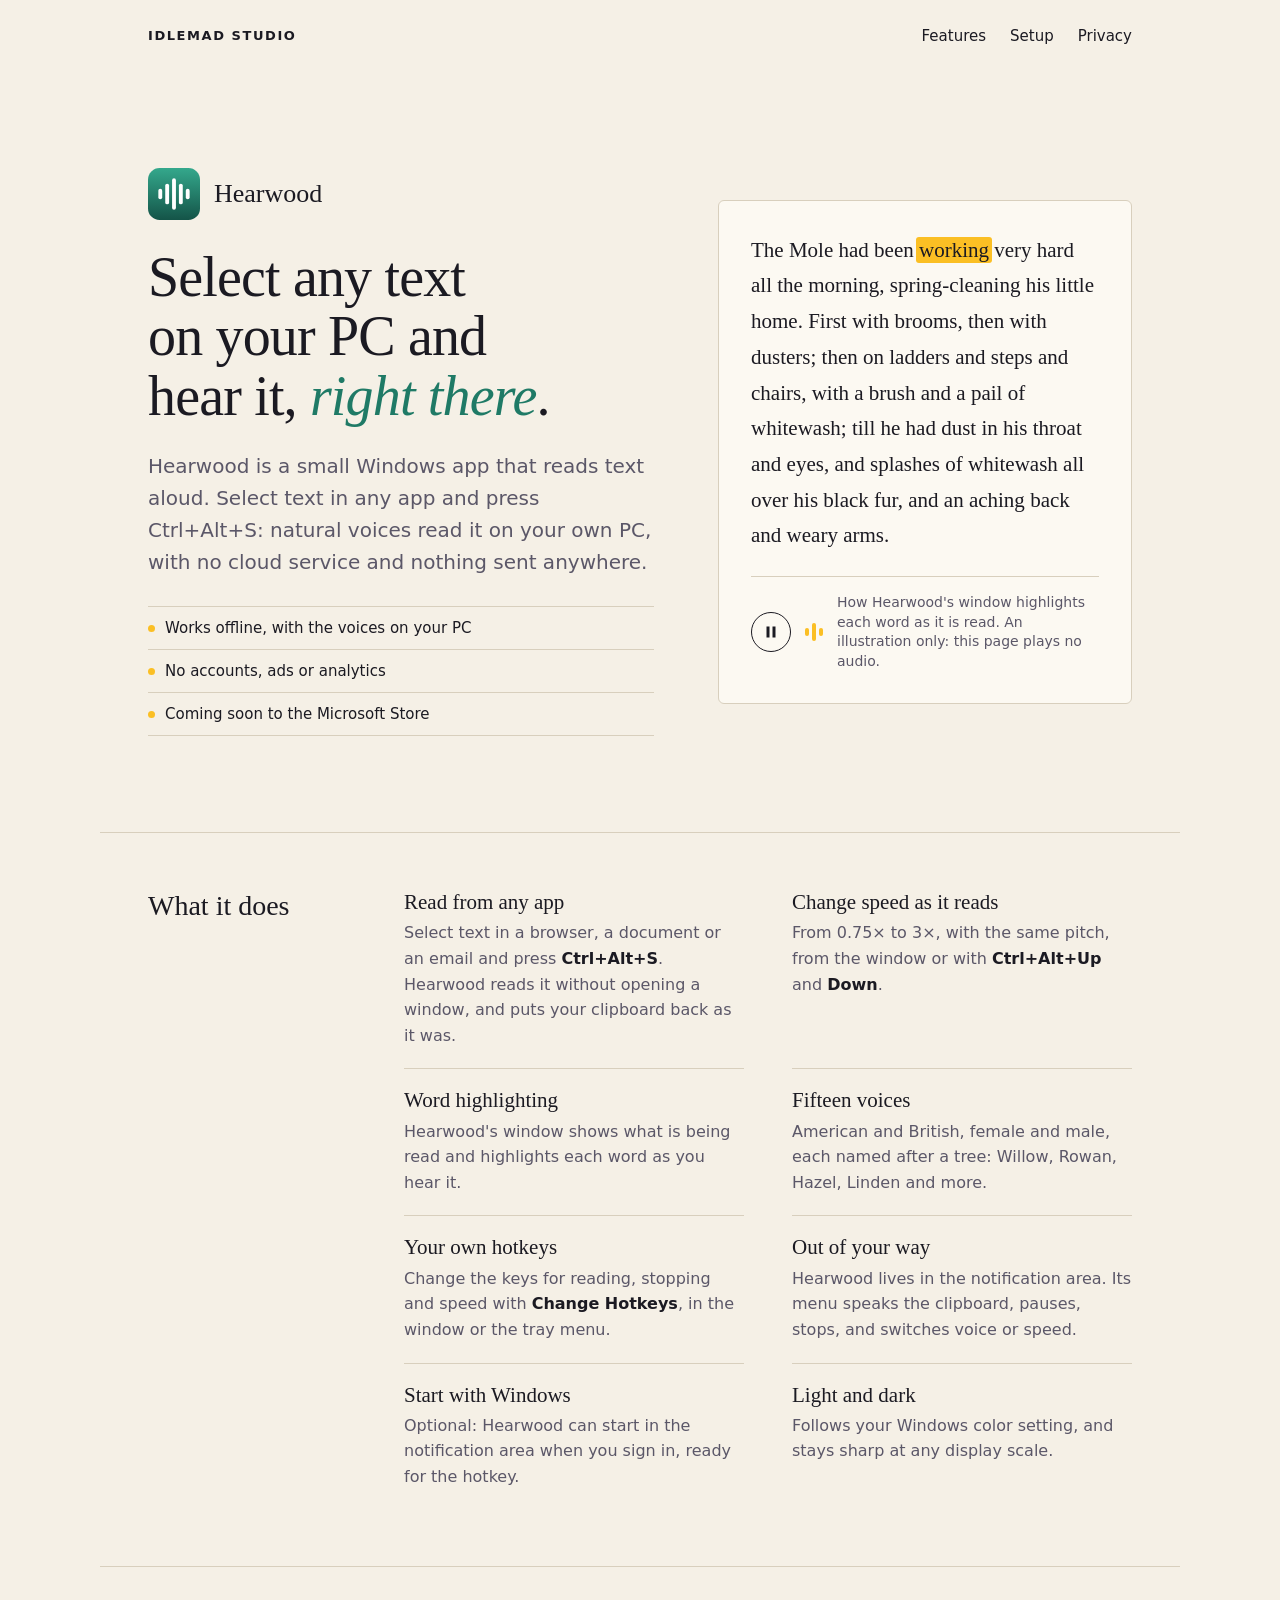
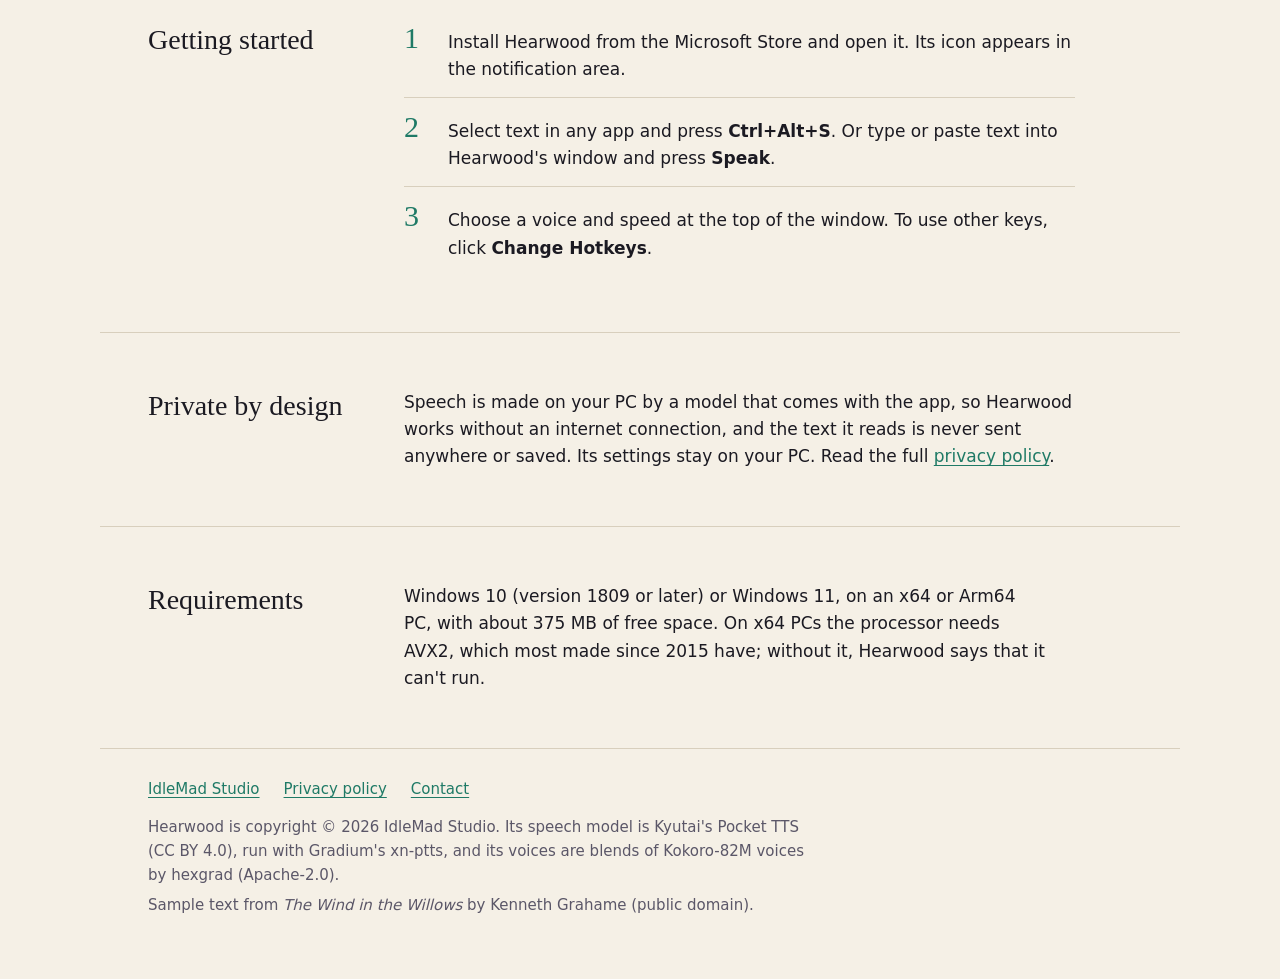
==== hearwood/index.html @ 8a9377bc "Add Hearwood page and privacy policy Add hearwood/ with the Hearwood app page and its privacy policy" ====
<!doctype html>
<html lang="en">
<head>
<meta charset="utf-8">
<meta name="viewport" content="width=device-width, initial-scale=1">
<title>Hearwood</title>
<meta name="description" content="Hearwood is a Windows app that reads text aloud. Select text in any app, press a hotkey, and natural voices read it on your own PC, with no cloud service and no data collection.">
<meta name="color-scheme" content="light dark">
<link rel="icon" href="data:image/svg+xml,%3Csvg xmlns='http://www.w3.org/2000/svg' viewBox='0 0 108 108'%3E%3Cdefs%3E%3ClinearGradient id='g' x1='0' y1='0' x2='0' y2='1'%3E%3Cstop offset='0' stop-color='%2334A88C'/%3E%3Cstop offset='1' stop-color='%23145448'/%3E%3C/linearGradient%3E%3C/defs%3E%3Crect width='108' height='108' rx='24' fill='url(%23g)'/%3E%3Cg fill='%23fff'%3E%3Crect x='21.5' y='43' width='8' height='22' rx='4'/%3E%3Crect x='35.8' y='32.5' width='8' height='43' rx='4'/%3E%3Crect x='50' y='21.5' width='8' height='65' rx='4'/%3E%3Crect x='64.2' y='32.5' width='8' height='43' rx='4'/%3E%3Crect x='78.5' y='43' width='8' height='22' rx='4'/%3E%3C/g%3E%3C/svg%3E">
<link rel="stylesheet" href="../site.css">
<style>
  /* Hearwood's cedar green in place of the studio accent. */
  :root { --accent: #1F7A66; }
  @media (prefers-color-scheme: dark) { :root { --accent: #3FB497; } }
</style>
</head>
<body>
<div class="top wrap">
  <a class="studio" href="../">IdleMad Studio</a>
  <nav aria-label="Page">
    <a href="#features">Features</a>
    <a href="#setup">Setup</a>
    <a href="privacy-policy.html">Privacy</a>
  </nav>
</div>

<header class="hero split wrap">
  <div>
    <div class="brand">
      <svg viewBox="0 0 108 108" aria-hidden="true">
        <defs><linearGradient id="hw-tile" x1="0" y1="0" x2="0" y2="1"><stop offset="0" stop-color="#34A88C"/><stop offset="1" stop-color="#145448"/></linearGradient></defs>
        <rect width="108" height="108" rx="24" fill="url(#hw-tile)"/>
        <g fill="#fff"><rect x="21.5" y="43" width="8" height="22" rx="4"/><rect x="35.8" y="32.5" width="8" height="43" rx="4"/><rect x="50" y="21.5" width="8" height="65" rx="4"/><rect x="64.2" y="32.5" width="8" height="43" rx="4"/><rect x="78.5" y="43" width="8" height="22" rx="4"/></g>
      </svg>
      <span>Hearwood</span>
    </div>
    <h1>Select any text on your PC and hear it, <em>right there</em>.</h1>
    <p class="lede">Hearwood is a small Windows app that reads text aloud. Select text in any app and
      press Ctrl+Alt+S: natural voices read it on your own PC, with no cloud service and nothing
      sent anywhere.</p>
    <ul class="facts">
      <li>Works offline, with the voices on your PC</li>
      <li>No accounts, ads or analytics</li>
      <li>Coming soon to the Microsoft Store</li>
    </ul>
  </div>

  <figure class="reader" id="reader">
    <blockquote id="passage">The Mole had been working very hard all the morning, spring-cleaning
      his little home. First with brooms, then with dusters; then on ladders and steps and chairs,
      with a brush and a pail of whitewash; till he had dust in his throat and eyes, and splashes of
      whitewash all over his black fur, and an aching back and weary arms.</blockquote>
    <figcaption>
      <button type="button" id="toggle" aria-pressed="false" aria-label="Play the highlighting illustration" hidden>
        <svg class="i-play" viewBox="0 0 14 14" aria-hidden="true"><path d="M3 1.5v11l9-5.5z"/></svg>
        <svg class="i-pause" viewBox="0 0 14 14" aria-hidden="true"><path d="M2.5 1.5h3v11h-3zM8.5 1.5h3v11h-3z"/></svg>
      </button>
      <span class="bars" aria-hidden="true"><i></i><i></i><i></i></span>
      <span>How Hearwood's window highlights each word as it is read. An illustration only: this
        page plays no audio.</span>
    </figcaption>
  </figure>
</header>

<main>
  <section class="section wrap" aria-labelledby="features">
    <h2 id="features">What it does</h2>
    <dl class="features">
      <div>
        <dt>Read from any app</dt>
        <dd>Select text in a browser, a document or an email and press <strong>Ctrl+Alt+S</strong>.
          Hearwood reads it without opening a window, and puts your clipboard back as it was.</dd>
      </div>
      <div>
        <dt>Change speed as it reads</dt>
        <dd>From 0.75× to 3×, with the same pitch, from the window or with
          <strong>Ctrl+Alt+Up</strong> and <strong>Down</strong>.</dd>
      </div>
      <div>
        <dt>Word highlighting</dt>
        <dd>Hearwood's window shows what is being read and highlights each word as you hear it.</dd>
      </div>
      <div>
        <dt>Fifteen voices</dt>
        <dd>American and British, female and male, each named after a tree: Willow, Rowan, Hazel,
          Linden and more.</dd>
      </div>
      <div>
        <dt>Your own hotkeys</dt>
        <dd>Change the keys for reading, stopping and speed with <strong>Change Hotkeys</strong>, in
          the window or the tray menu.</dd>
      </div>
      <div>
        <dt>Out of your way</dt>
        <dd>Hearwood lives in the notification area. Its menu speaks the clipboard, pauses, stops,
          and switches voice or speed.</dd>
      </div>
      <div>
        <dt>Start with Windows</dt>
        <dd>Optional: Hearwood can start in the notification area when you sign in, ready for the
          hotkey.</dd>
      </div>
      <div>
        <dt>Light and dark</dt>
        <dd>Follows your Windows color setting, and stays sharp at any display scale.</dd>
      </div>
    </dl>
  </section>

  <section class="section wrap" aria-labelledby="setup">
    <h2 id="setup">Getting started</h2>
    <ol class="steps">
      <li><span>Install Hearwood from the Microsoft Store and open it. Its icon appears in the
        notification area.</span></li>
      <li><span>Select text in any app and press <strong>Ctrl+Alt+S</strong>. Or type or paste text
        into Hearwood's window and press <strong>Speak</strong>.</span></li>
      <li><span>Choose a voice and speed at the top of the window. To use other keys, click
        <strong>Change Hotkeys</strong>.</span></li>
    </ol>
  </section>

  <section class="section wrap" aria-labelledby="privacy">
    <h2 id="privacy">Private by design</h2>
    <p>Speech is made on your PC by a model that comes with the app, so Hearwood works without an
      internet connection, and the text it reads is never sent anywhere or saved. Its settings stay
      on your PC. Read the full <a href="privacy-policy.html">privacy policy</a>.</p>
  </section>

  <section class="section wrap" aria-labelledby="requirements">
    <h2 id="requirements">Requirements</h2>
    <p>Windows 10 (version 1809 or later) or Windows 11, on an x64 or Arm64 PC, with about 375 MB of
      free space. On x64 PCs the processor needs AVX2, which most made since 2015 have; without it,
      Hearwood says that it can't run.</p>
  </section>
</main>

<footer class="foot wrap">
  <nav aria-label="Site">
    <a href="../">IdleMad Studio</a>
    <a href="privacy-policy.html">Privacy policy</a>
    <a href="mailto:contact@idlemadstudio.com">Contact</a>
  </nav>
  <p>Hearwood is copyright © 2026 IdleMad Studio. Its speech model is Kyutai's Pocket TTS (CC BY 4.0),
    run with Gradium's xn-ptts, and its voices are blends of Kokoro-82M voices by hexgrad
    (Apache-2.0).</p>
  <p>Sample text from <cite>The Wind in the Willows</cite> by Kenneth Grahame (public domain).</p>
</footer>

<script>
(function () {
  var passage = document.getElementById('passage');
  var reader = document.getElementById('reader');
  var button = document.getElementById('toggle');
  var words = passage.textContent.trim().split(/\s+/);
  passage.textContent = '';
  var spans = words.map(function (word, i) {
    var span = document.createElement('span');
    span.className = 'w';
    span.textContent = word;
    passage.appendChild(span);
    if (i < words.length - 1) passage.appendChild(document.createTextNode(' '));
    return span;
  });

  var index = -1, timer = null;
  function step() {
    if (index >= 0) spans[index].classList.remove('on');
    index = (index + 1) % spans.length;
    spans[index].classList.add('on');
    var word = words[index];
    var wait = 150 + 50 * word.length;
    if (/[,:;]\W*$/.test(word)) wait += 250;
    if (/[.?!]\W*$/.test(word)) wait += 900;
    timer = setTimeout(step, wait);
  }
  function setPlaying(on) {
    clearTimeout(timer);
    reader.classList.toggle('playing', on);
    button.setAttribute('aria-pressed', on ? 'true' : 'false');
    button.setAttribute('aria-label', (on ? 'Pause' : 'Play') + ' the highlighting illustration');
    if (on) step();
  }
  button.hidden = false;
  button.addEventListener('click', function () {
    setPlaying(button.getAttribute('aria-pressed') !== 'true');
  });
  if (window.matchMedia('(prefers-reduced-motion: reduce)').matches) {
    index = 0;
    spans[0].classList.add('on');
  } else {
    setPlaying(true);
  }
})();
</script>
</body>
</html>
---- site.css ----
/* Shared styles for idlemadstudio.com. No external fonts or scripts: the site makes no third-party requests. */

:root {
  color-scheme: light dark;
  --paper: #F5F0E6;
  --raise: #FCF9F2;
  --ink: #1B1A22;
  --muted: #5B5768;
  --rule: #D8CFBD;
  --accent: #3730A3;
  --mark: #FBBF24;
  --mark-ink: #1B1A22;
  --serif: "Iowan Old Style", "Palatino Linotype", Palatino, "Book Antiqua", "Noto Serif", Georgia, serif;
  --sans: system-ui, -apple-system, "Segoe UI", Roboto, sans-serif;
}
@media (prefers-color-scheme: dark) {
  :root {
    --paper: #131219;
    --raise: #1B1A24;
    --ink: #ECE7DC;
    --muted: #A8A3B5;
    --rule: #302E3D;
    --accent: #AAB4FF;
  }
}

* { box-sizing: border-box; }
html { -webkit-text-size-adjust: 100%; }
body {
  margin: 0;
  background: var(--paper);
  color: var(--ink);
  font: 17px/1.6 var(--sans);
}
a { color: var(--accent); text-underline-offset: 0.18em; text-decoration-thickness: 1px; }
a:hover { text-decoration-thickness: 2px; }
:focus-visible { outline: 2px solid var(--accent); outline-offset: 3px; border-radius: 3px; }
h1, h2, h3 { font-family: var(--serif); font-weight: 400; text-wrap: balance; }
p { text-wrap: pretty; }

.wrap { max-width: 1080px; margin: 0 auto; padding: 0 clamp(20px, 5vw, 48px); }

/* Top bar */
.top { display: flex; flex-wrap: wrap; justify-content: space-between; align-items: center; gap: 8px 24px; padding-top: 24px; padding-bottom: 24px; font-size: 15px; }
.top a { color: var(--ink); text-decoration: none; }
.top a:hover { text-decoration: underline; }
.top .studio { font-weight: 700; letter-spacing: 0.12em; text-transform: uppercase; font-size: 13px; }
.top nav { display: flex; gap: 24px; }
.top .app-link { display: inline-flex; align-items: center; gap: 10px; font-family: var(--serif); font-size: 19px; }
.top .app-link svg { width: 30px; height: 30px; }

/* Hero */
.hero { padding-top: clamp(40px, 8vw, 96px); padding-bottom: clamp(48px, 8vw, 96px); }
.hero h1 { font-size: clamp(38px, 6.2vw, 68px); line-height: 1.06; letter-spacing: -0.015em; margin: 0 0 24px; }
.hero h1 em { font-style: italic; color: var(--accent); }
.lede { font-size: clamp(18px, 2vw, 20px); color: var(--muted); max-width: 54ch; margin: 0; }

.hero.split { display: grid; grid-template-columns: minmax(0, 1.1fr) minmax(0, 0.9fr); gap: 48px 64px; align-items: center; }
.hero.split h1 { font-size: clamp(36px, 4.6vw, 56px); }
.brand { display: flex; align-items: center; gap: 14px; margin-bottom: 28px; font-family: var(--serif); font-size: 26px; }
.brand svg { width: 52px; height: 52px; flex: none; }
.facts { list-style: none; margin: 28px 0 0; padding: 0; font-size: 15px; }
.facts li { display: flex; gap: 10px; align-items: baseline; padding: 9px 0; border-top: 1px solid var(--rule); }
.facts li:last-child { border-bottom: 1px solid var(--rule); }
.facts li::before { content: ""; flex: none; width: 7px; height: 7px; border-radius: 50%; background: var(--mark); transform: translateY(-1px); }

/* Read-aloud illustration */
.reader { margin: 0; background: var(--raise); border: 1px solid var(--rule); border-radius: 6px; padding: clamp(20px, 3vw, 32px); }
.reader blockquote { margin: 0; font-family: var(--serif); font-size: clamp(18px, 1.9vw, 21px); line-height: 1.7; }
.reader .w { border-radius: 3px; padding: 1px 3px; margin: -1px -3px; }
.reader .w.on { background: var(--mark); color: var(--mark-ink); }
.reader figcaption { display: flex; align-items: center; gap: 14px; margin-top: 22px; padding-top: 16px; border-top: 1px solid var(--rule); font-size: 14px; color: var(--muted); line-height: 1.4; }
.reader button { flex: none; width: 40px; height: 40px; border-radius: 50%; border: 1px solid var(--ink); background: none; color: var(--ink); cursor: pointer; display: grid; place-items: center; padding: 0; }
.reader button:hover { background: var(--ink); color: var(--paper); }
.reader button svg { width: 14px; height: 14px; fill: currentColor; }
.reader button[aria-pressed="true"] .i-play,
.reader button[aria-pressed="false"] .i-pause { display: none; }
.bars { flex: none; display: flex; align-items: center; gap: 3px; height: 22px; }
.bars i { width: 4px; height: 8px; border-radius: 2px; background: var(--mark); }
.bars i:nth-child(2) { height: 18px; }
.playing .bars i { animation: bar 0.9s ease-in-out infinite alternate; }
.playing .bars i:nth-child(2) { animation-delay: -0.45s; }
.playing .bars i:nth-child(3) { animation-delay: -0.2s; }
@keyframes bar { from { height: 5px; } to { height: 20px; } }
@media (prefers-reduced-motion: reduce) { .playing .bars i { animation: none; } }

/* Sections: label in the margin, content beside it */
.section { display: grid; grid-template-columns: 200px minmax(0, 1fr); gap: 20px 56px; padding-top: 56px; padding-bottom: 56px; border-top: 1px solid var(--rule); }
.section h2 { font-size: 28px; line-height: 1.2; margin: 0; }
.section p { margin: 0; max-width: 62ch; }
.section p + p { margin-top: 14px; }

.features { display: grid; grid-template-columns: repeat(2, minmax(0, 1fr)); gap: 0 48px; margin: 0; }
.features div { padding: 18px 0 20px; border-top: 1px solid var(--rule); }
.features div:nth-child(-n+2) { border-top: 0; padding-top: 0; }
.features dt { font-family: var(--serif); font-size: 21px; line-height: 1.3; margin-bottom: 4px; }
.features dd { margin: 0; color: var(--muted); font-size: 16px; }
.features strong, .steps strong { color: var(--ink); }

.steps { list-style: none; counter-reset: step; margin: 0; padding: 0; max-width: 62ch; }
.steps li { counter-increment: step; display: grid; grid-template-columns: 44px minmax(0, 1fr); align-items: baseline; padding: 14px 0; border-top: 1px solid var(--rule); }
.steps li:first-child { border-top: 0; padding-top: 0; }
.steps li::before { content: counter(step); font-family: var(--serif); font-size: 30px; line-height: 1; color: var(--accent); }

/* App list on the studio page */
.apps { display: grid; gap: 40px; }
.app { display: grid; grid-template-columns: 72px minmax(0, 1fr) auto; gap: 24px; align-items: center; color: var(--ink); text-decoration: none; }
.app svg.icon { width: 72px; height: 72px; }
.app h3 { font-size: 30px; line-height: 1.15; margin: 0 0 6px; }
.app p { color: var(--muted); max-width: 52ch; }
.app .go { font-family: var(--serif); font-size: 30px; color: var(--accent); transition: transform 0.15s; }
.app:hover h3 { text-decoration: underline; text-decoration-thickness: 1px; text-underline-offset: 0.15em; }
.app:hover .go { transform: translateX(6px); }
@media (prefers-reduced-motion: reduce) { .app .go { transition: none; } }

/* Long-form text (privacy policy) */
.prose { padding-top: 40px; padding-bottom: 56px; }
.prose > * { max-width: 700px; }
.prose h1 { font-size: clamp(32px, 5vw, 46px); line-height: 1.12; letter-spacing: -0.01em; margin: 0 0 10px; }
.prose .date { color: var(--muted); font-size: 15px; margin: 0 0 32px; }
.prose .summary { font-family: var(--serif); font-size: 20px; line-height: 1.55; margin: 0 0 12px; padding-left: 20px; border-left: 3px solid var(--mark); }
.prose h2 { font-size: 25px; line-height: 1.25; margin: 40px 0 10px; }
.prose ul { padding-left: 1.2em; }
.prose li { margin-bottom: 8px; }

/* Footer */
.foot { padding-top: 28px; padding-bottom: 56px; border-top: 1px solid var(--rule); color: var(--muted); font-size: 15px; }
.foot nav { display: flex; flex-wrap: wrap; gap: 8px 24px; margin-bottom: 14px; }
.foot p { margin: 0 0 6px; max-width: 70ch; }

@media (max-width: 820px) {
  .hero.split { grid-template-columns: minmax(0, 1fr); }
  .section { grid-template-columns: minmax(0, 1fr); padding-top: 40px; padding-bottom: 40px; }
}
@media (max-width: 600px) {
  .features { grid-template-columns: minmax(0, 1fr); }
  .features div:nth-child(2) { border-top: 1px solid var(--rule); padding-top: 18px; }
  .app { grid-template-columns: 56px minmax(0, 1fr); gap: 16px; align-items: start; }
  .app svg.icon { width: 56px; height: 56px; }
  .app .go { display: none; }
  .app h3 { font-size: 26px; }
}
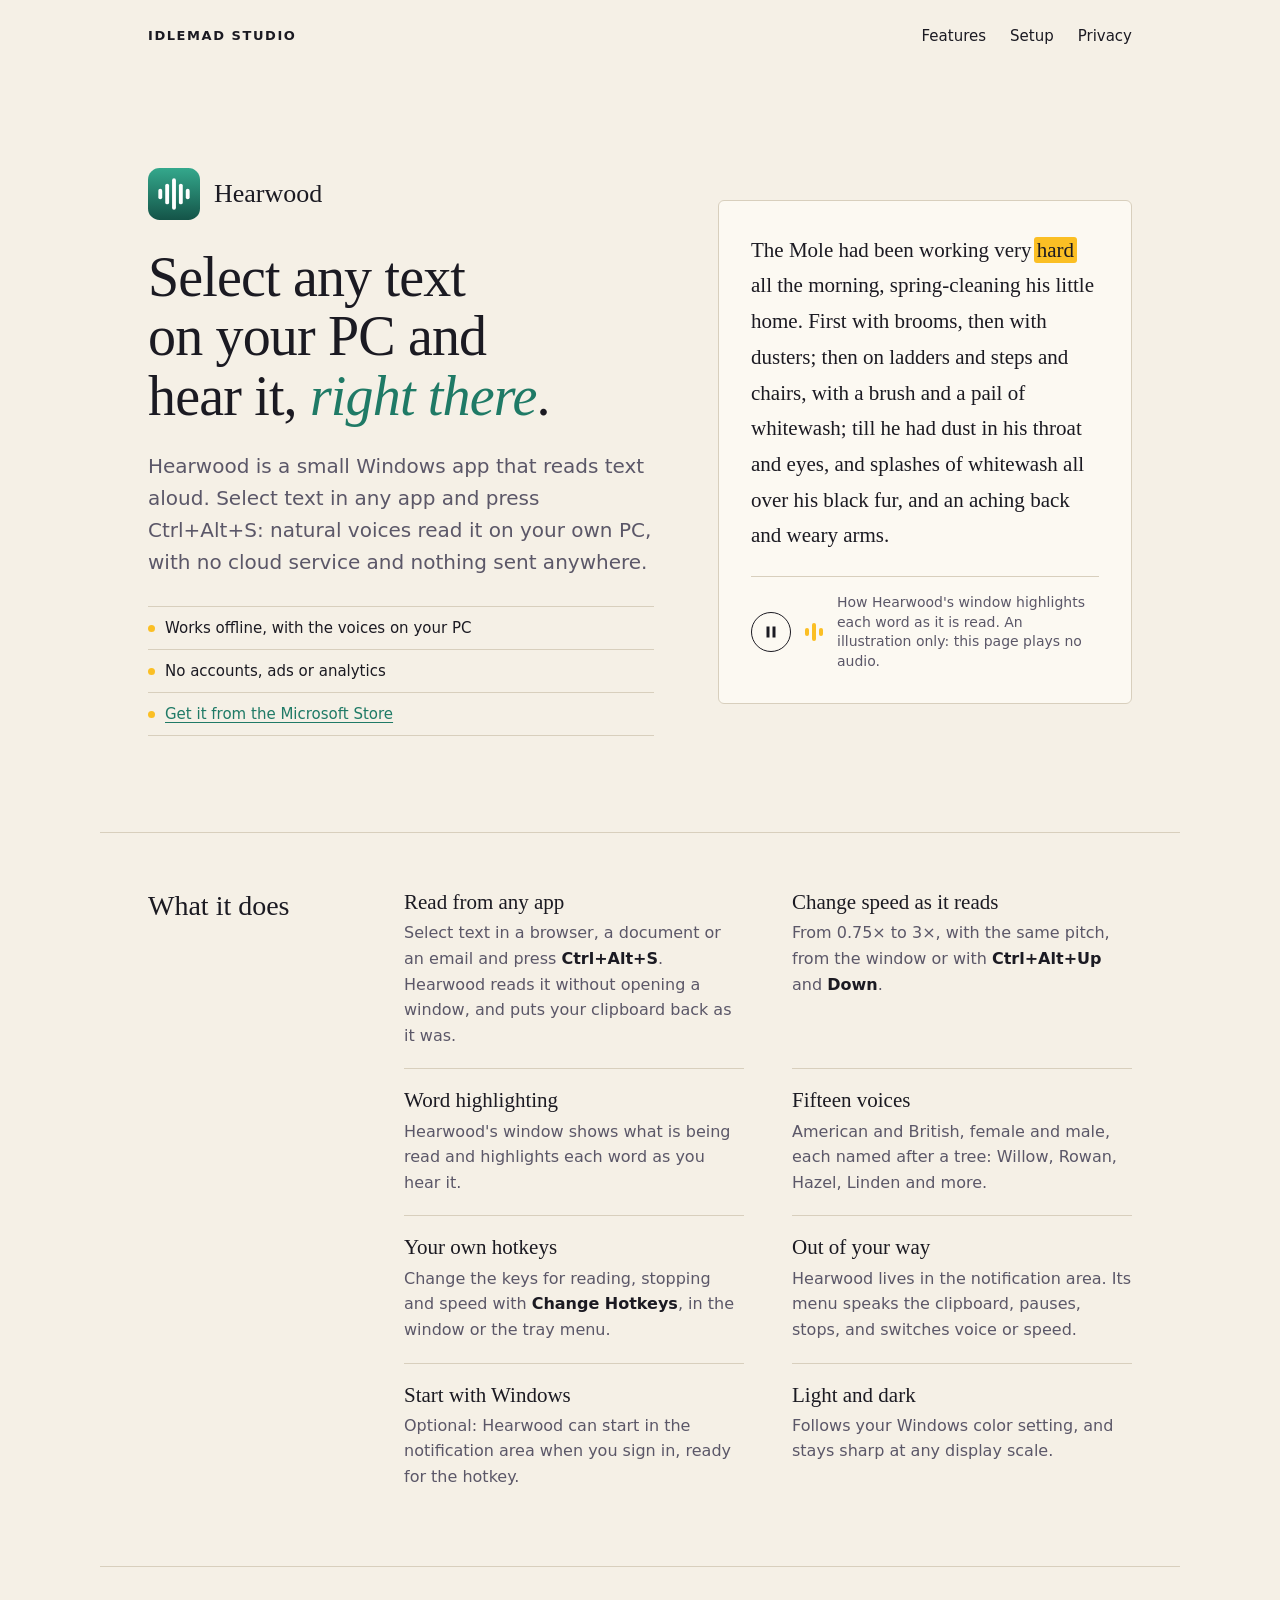
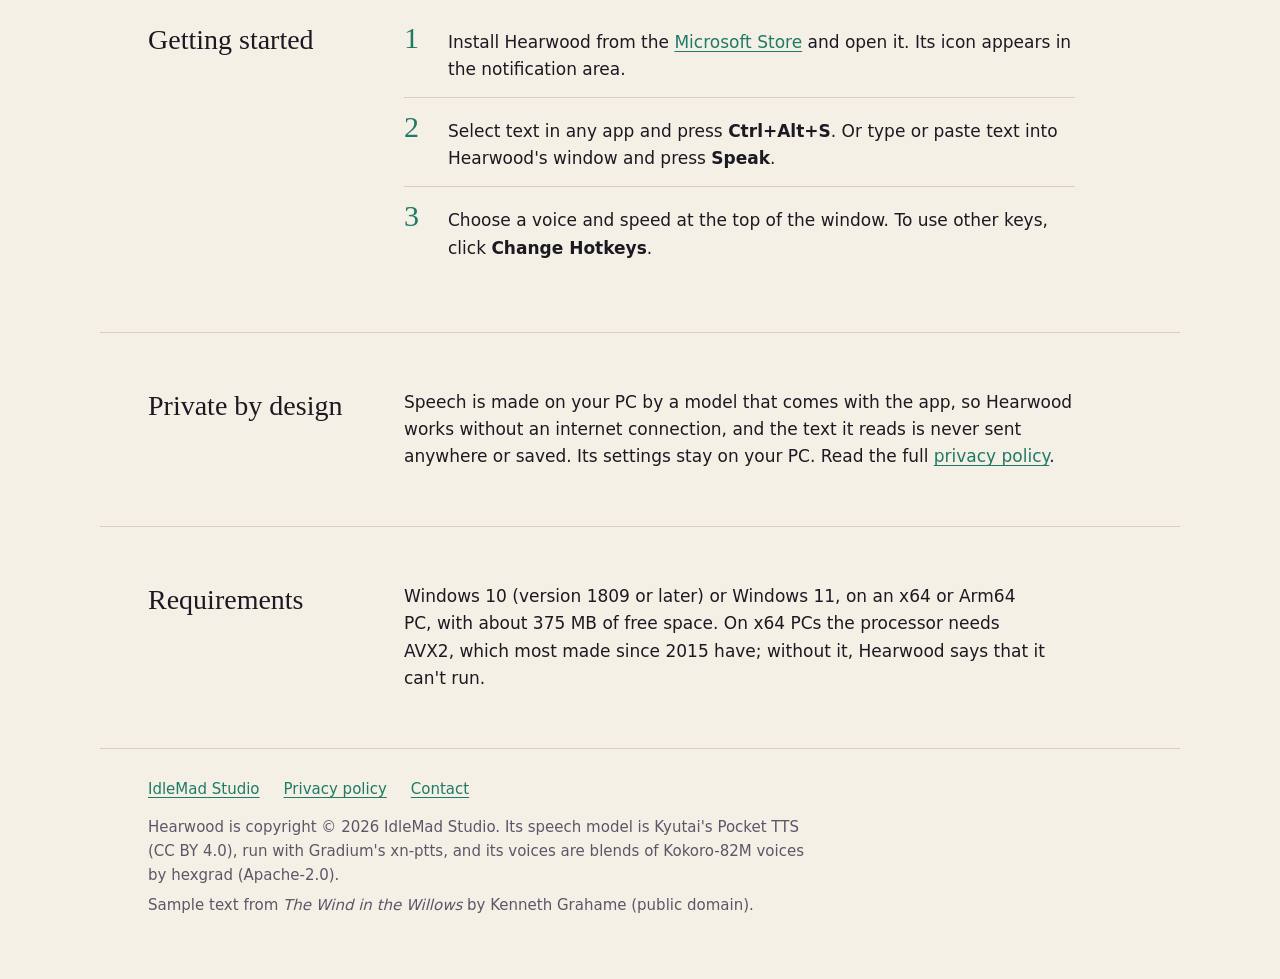
==== commit 3ab8d11f: "Link Hearwood page to its Microsoft Store listing Co-Authored-By: Claude Opus 5.5 <noreply@anthropic" ====
--- a/hearwood/index.html
+++ b/hearwood/index.html
@@ -41,7 +41,7 @@
     <ul class="facts">
       <li>Works offline, with the voices on your PC</li>
       <li>No accounts, ads or analytics</li>
-      <li>Coming soon to the Microsoft Store</li>
+      <li><a href="https://apps.microsoft.com/detail/9MZK2P2C2SWG">Get it from the Microsoft Store</a></li>
     </ul>
   </div>
 
@@ -110,7 +110,7 @@
   <section class="section wrap" aria-labelledby="setup">
     <h2 id="setup">Getting started</h2>
     <ol class="steps">
-      <li><span>Install Hearwood from the Microsoft Store and open it. Its icon appears in the
+      <li><span>Install Hearwood from the <a href="https://apps.microsoft.com/detail/9MZK2P2C2SWG">Microsoft Store</a> and open it. Its icon appears in the
         notification area.</span></li>
       <li><span>Select text in any app and press <strong>Ctrl+Alt+S</strong>. Or type or paste text
         into Hearwood's window and press <strong>Speak</strong>.</span></li>
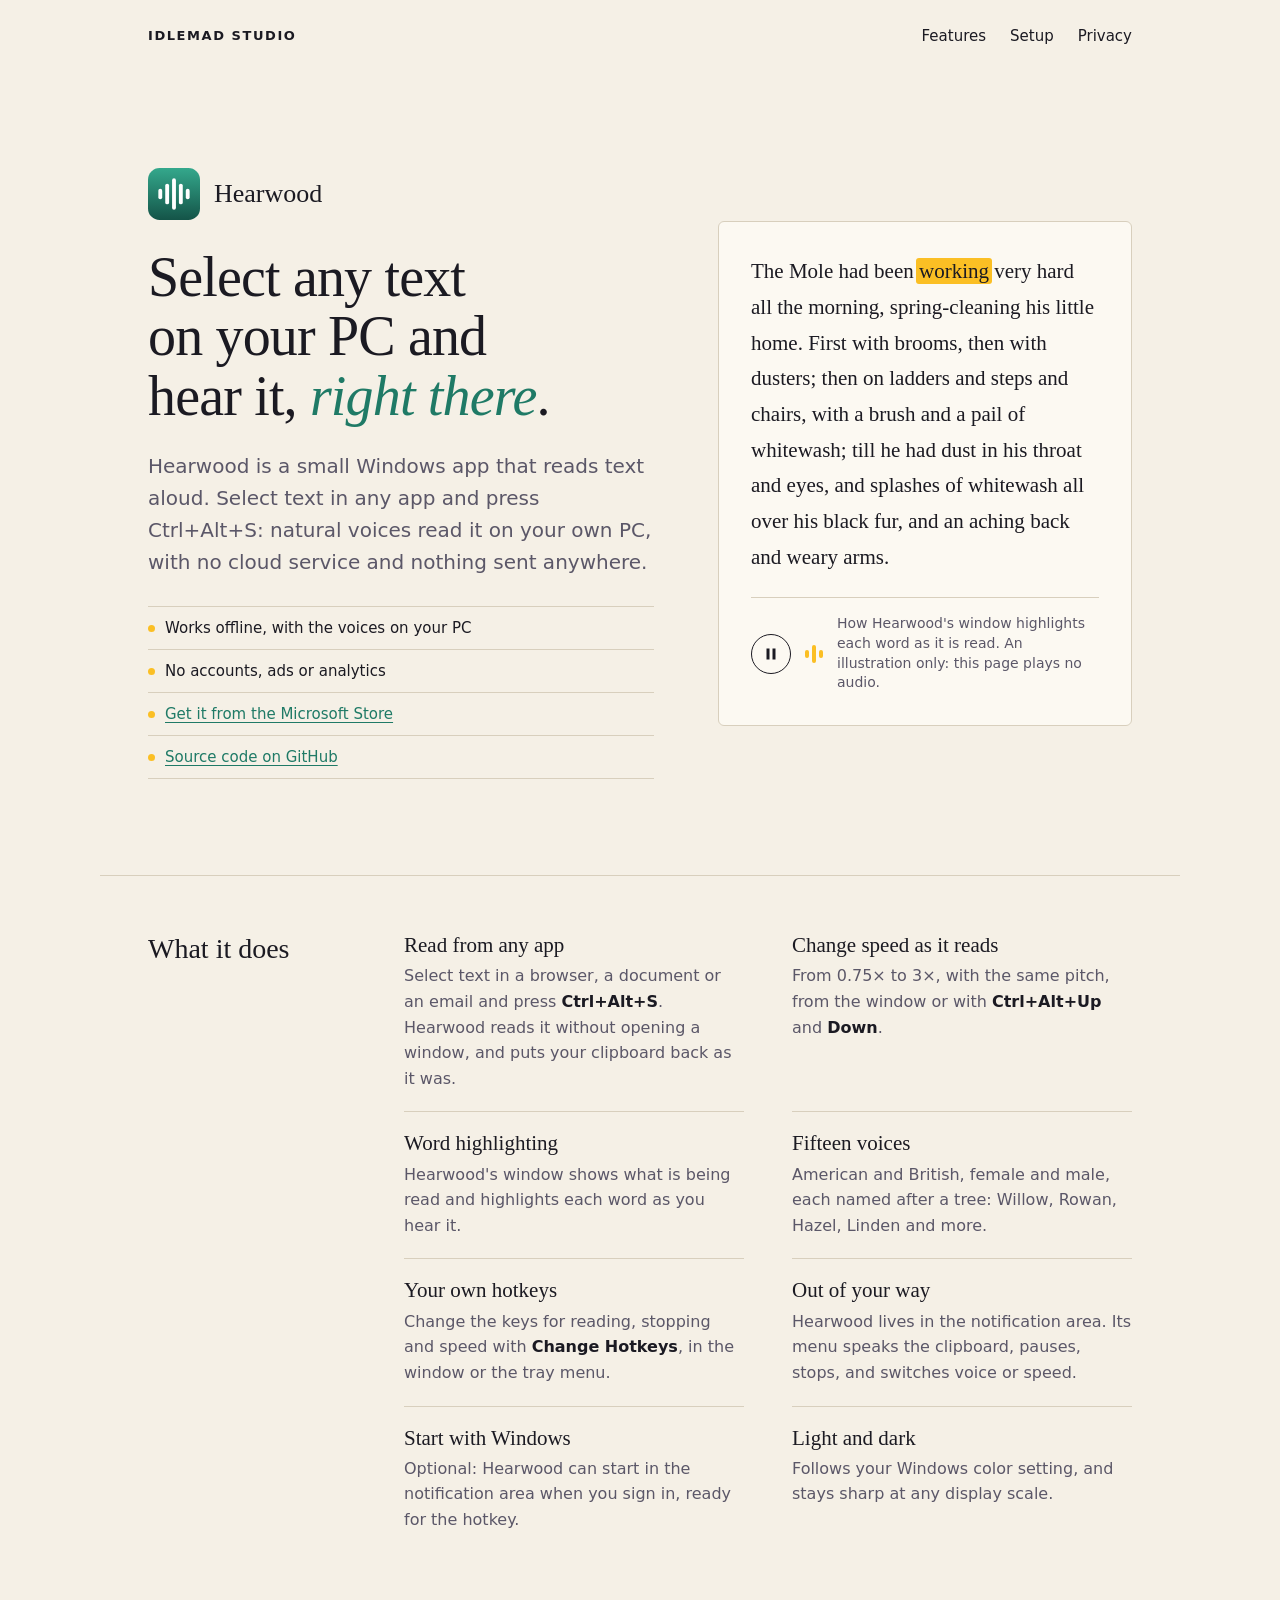
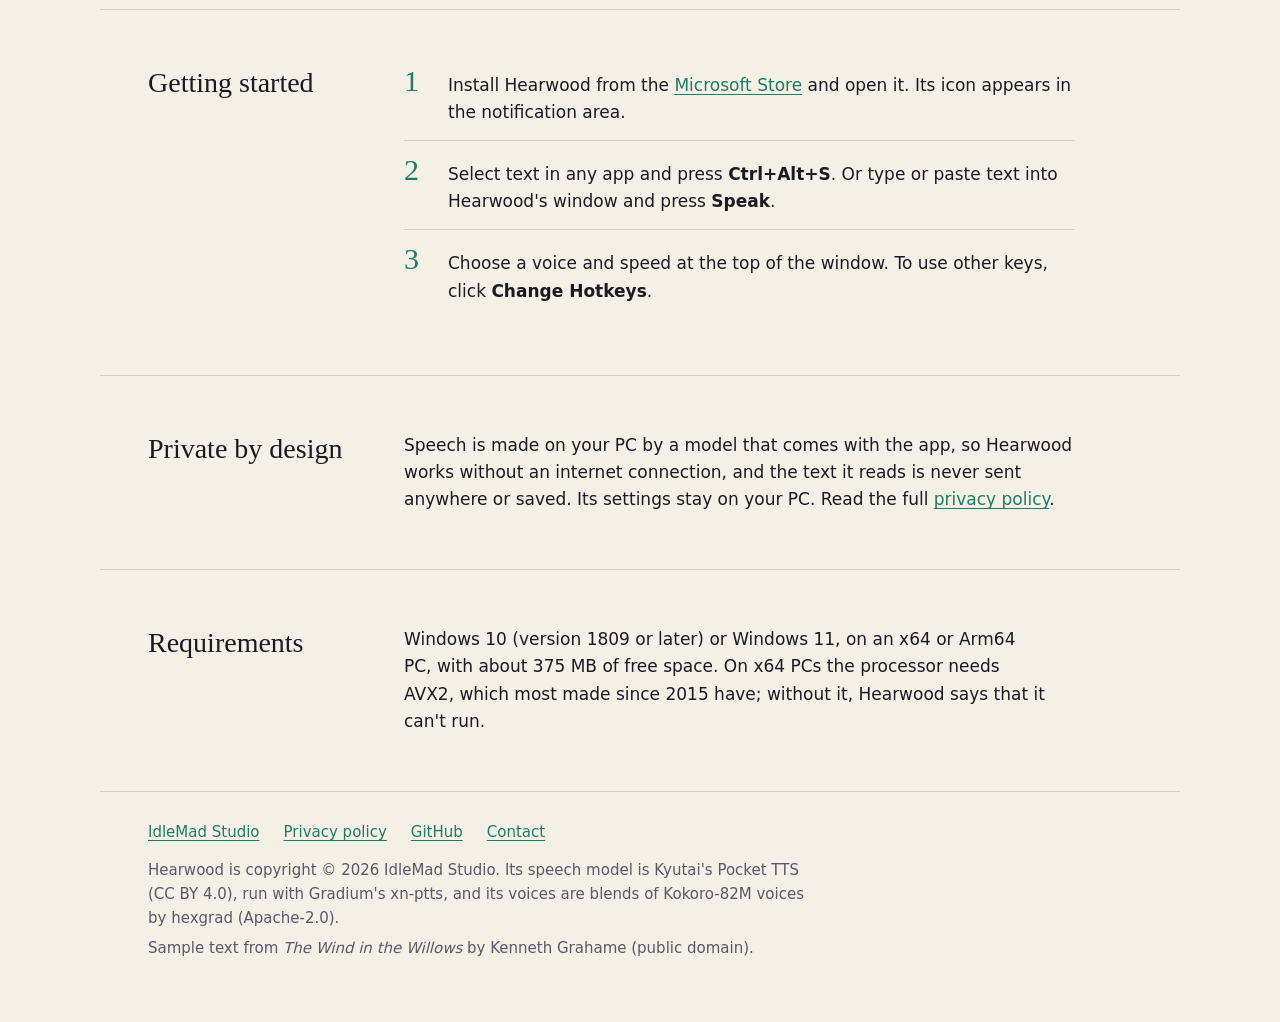
==== commit 732e1363: "Link Hearwood page to its GitHub repository Co-Authored-By: Claude Opus 5.5 <noreply@anthropic.com>" ====
--- a/hearwood/index.html
+++ b/hearwood/index.html
@@ -42,6 +42,7 @@
       <li>Works offline, with the voices on your PC</li>
       <li>No accounts, ads or analytics</li>
       <li><a href="https://apps.microsoft.com/detail/9MZK2P2C2SWG">Get it from the Microsoft Store</a></li>
+      <li><a href="https://github.com/IdleMad-Studio/Hearwood">Source code on GitHub</a></li>
     </ul>
   </div>
 
@@ -138,6 +139,7 @@
   <nav aria-label="Site">
     <a href="../">IdleMad Studio</a>
     <a href="privacy-policy.html">Privacy policy</a>
+    <a href="https://github.com/IdleMad-Studio/Hearwood">GitHub</a>
     <a href="mailto:contact@idlemadstudio.com">Contact</a>
   </nav>
   <p>Hearwood is copyright © 2026 IdleMad Studio. Its speech model is Kyutai's Pocket TTS (CC BY 4.0),
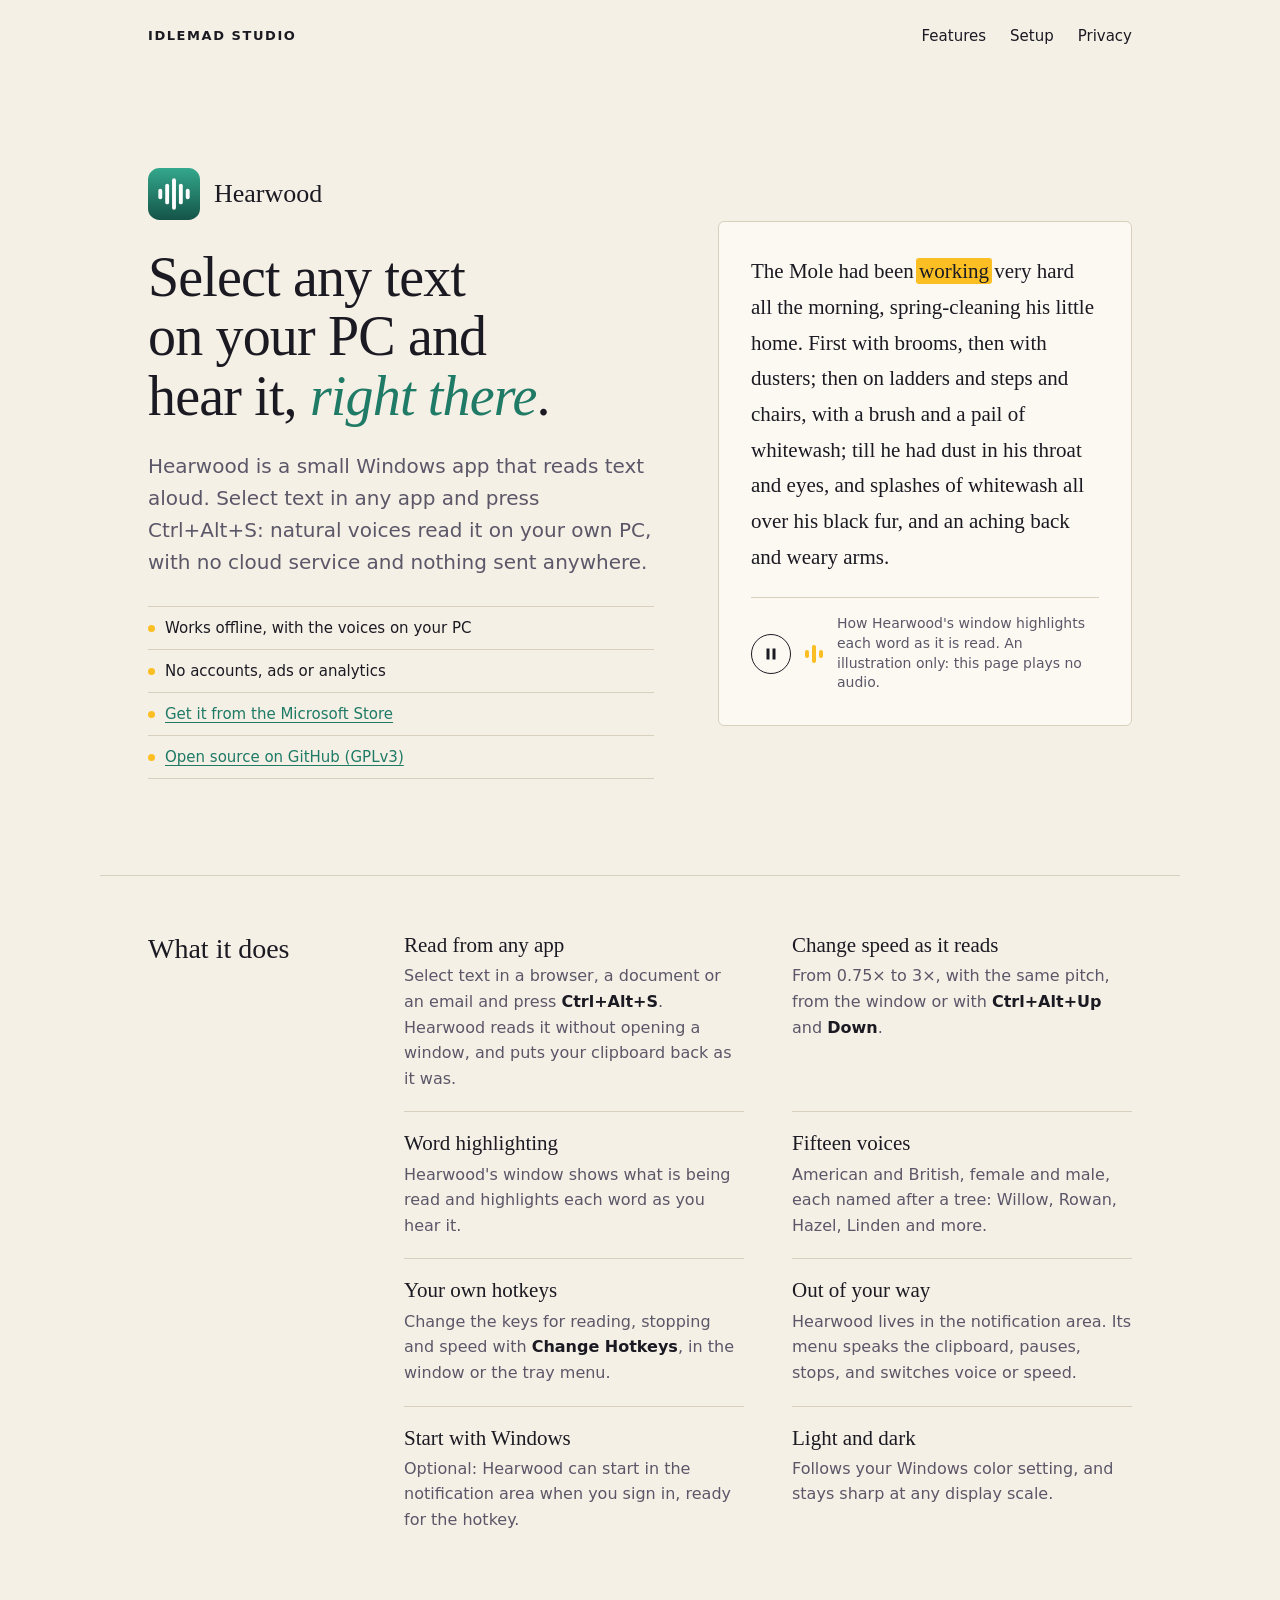
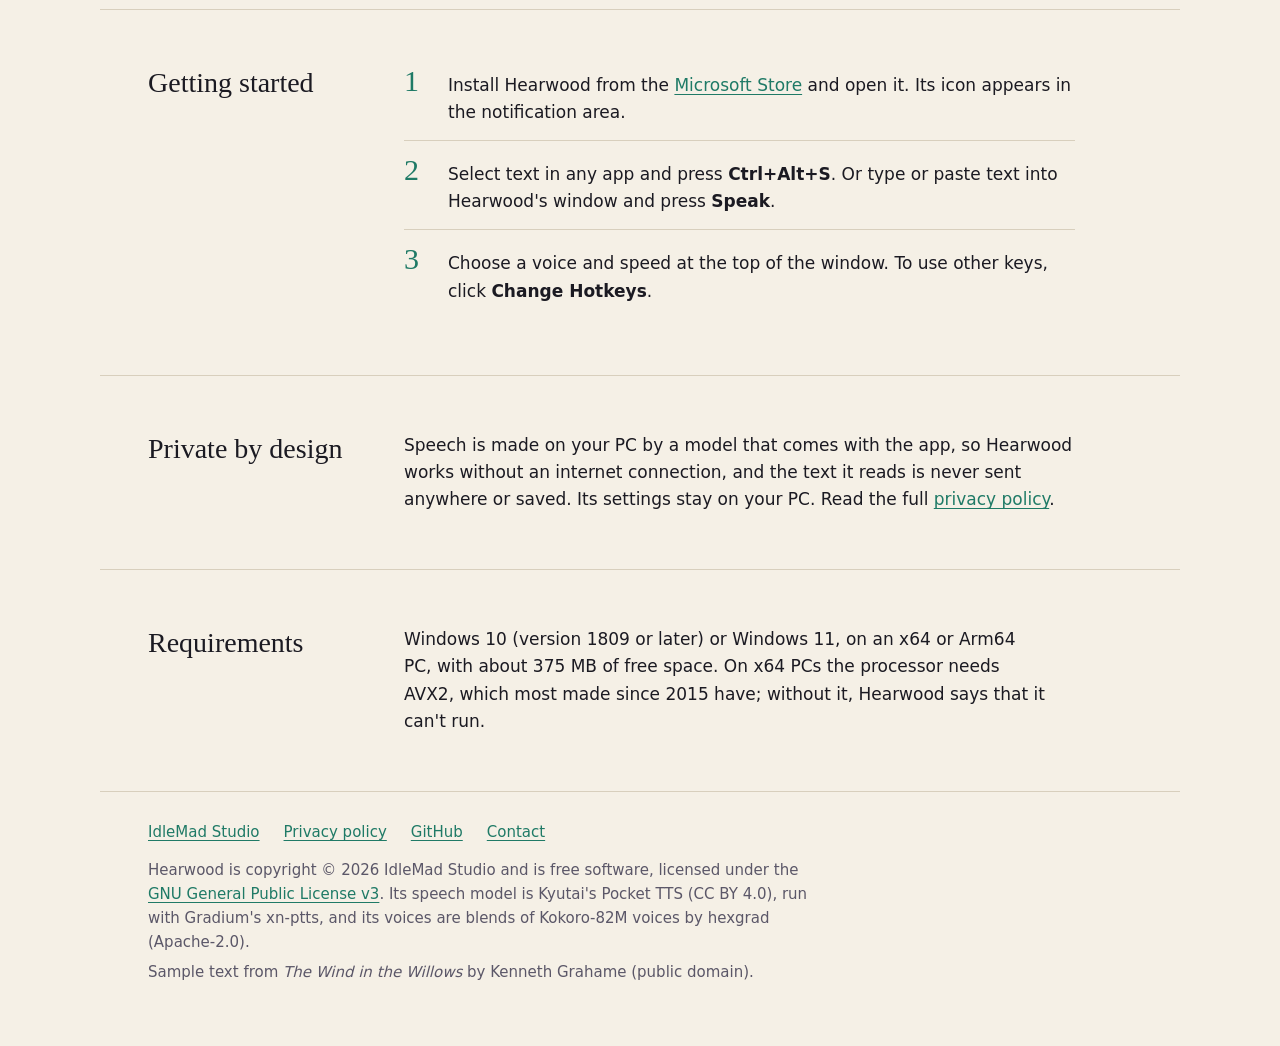
==== commit 70436a73: "State Hearwood's GPLv3 license on its page Co-Authored-By: Claude Opus 5.5 <noreply@anthropic.com>" ====
--- a/hearwood/index.html
+++ b/hearwood/index.html
@@ -42,7 +42,7 @@
       <li>Works offline, with the voices on your PC</li>
       <li>No accounts, ads or analytics</li>
       <li><a href="https://apps.microsoft.com/detail/9MZK2P2C2SWG">Get it from the Microsoft Store</a></li>
-      <li><a href="https://github.com/IdleMad-Studio/Hearwood">Source code on GitHub</a></li>
+      <li><a href="https://github.com/IdleMad-Studio/Hearwood">Open source on GitHub (GPLv3)</a></li>
     </ul>
   </div>
 
@@ -142,7 +142,8 @@
     <a href="https://github.com/IdleMad-Studio/Hearwood">GitHub</a>
     <a href="mailto:contact@idlemadstudio.com">Contact</a>
   </nav>
-  <p>Hearwood is copyright © 2026 IdleMad Studio. Its speech model is Kyutai's Pocket TTS (CC BY 4.0),
+  <p>Hearwood is copyright © 2026 IdleMad Studio and is free software, licensed under the
+    <a href="https://www.gnu.org/licenses/gpl-3.0.html">GNU General Public License v3</a>. Its speech model is Kyutai's Pocket TTS (CC BY 4.0),
     run with Gradium's xn-ptts, and its voices are blends of Kokoro-82M voices by hexgrad
     (Apache-2.0).</p>
   <p>Sample text from <cite>The Wind in the Willows</cite> by Kenneth Grahame (public domain).</p>
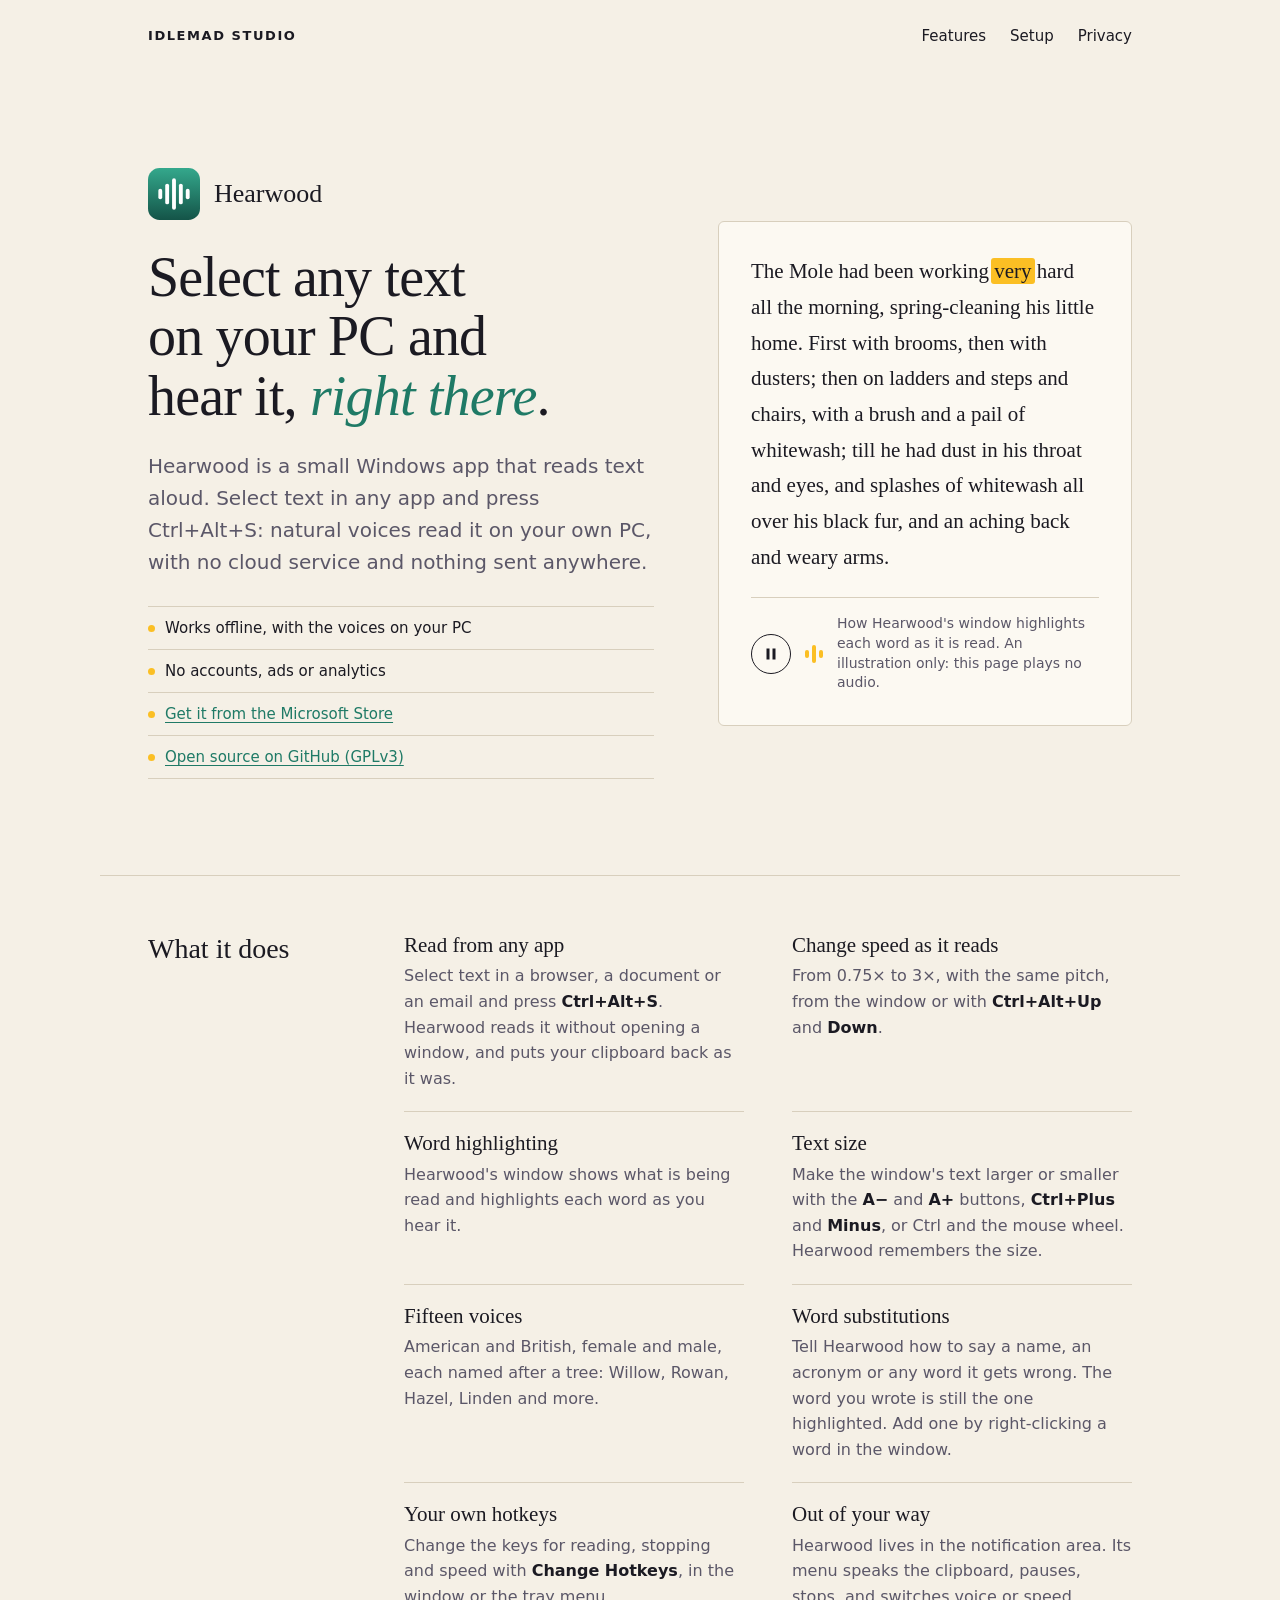
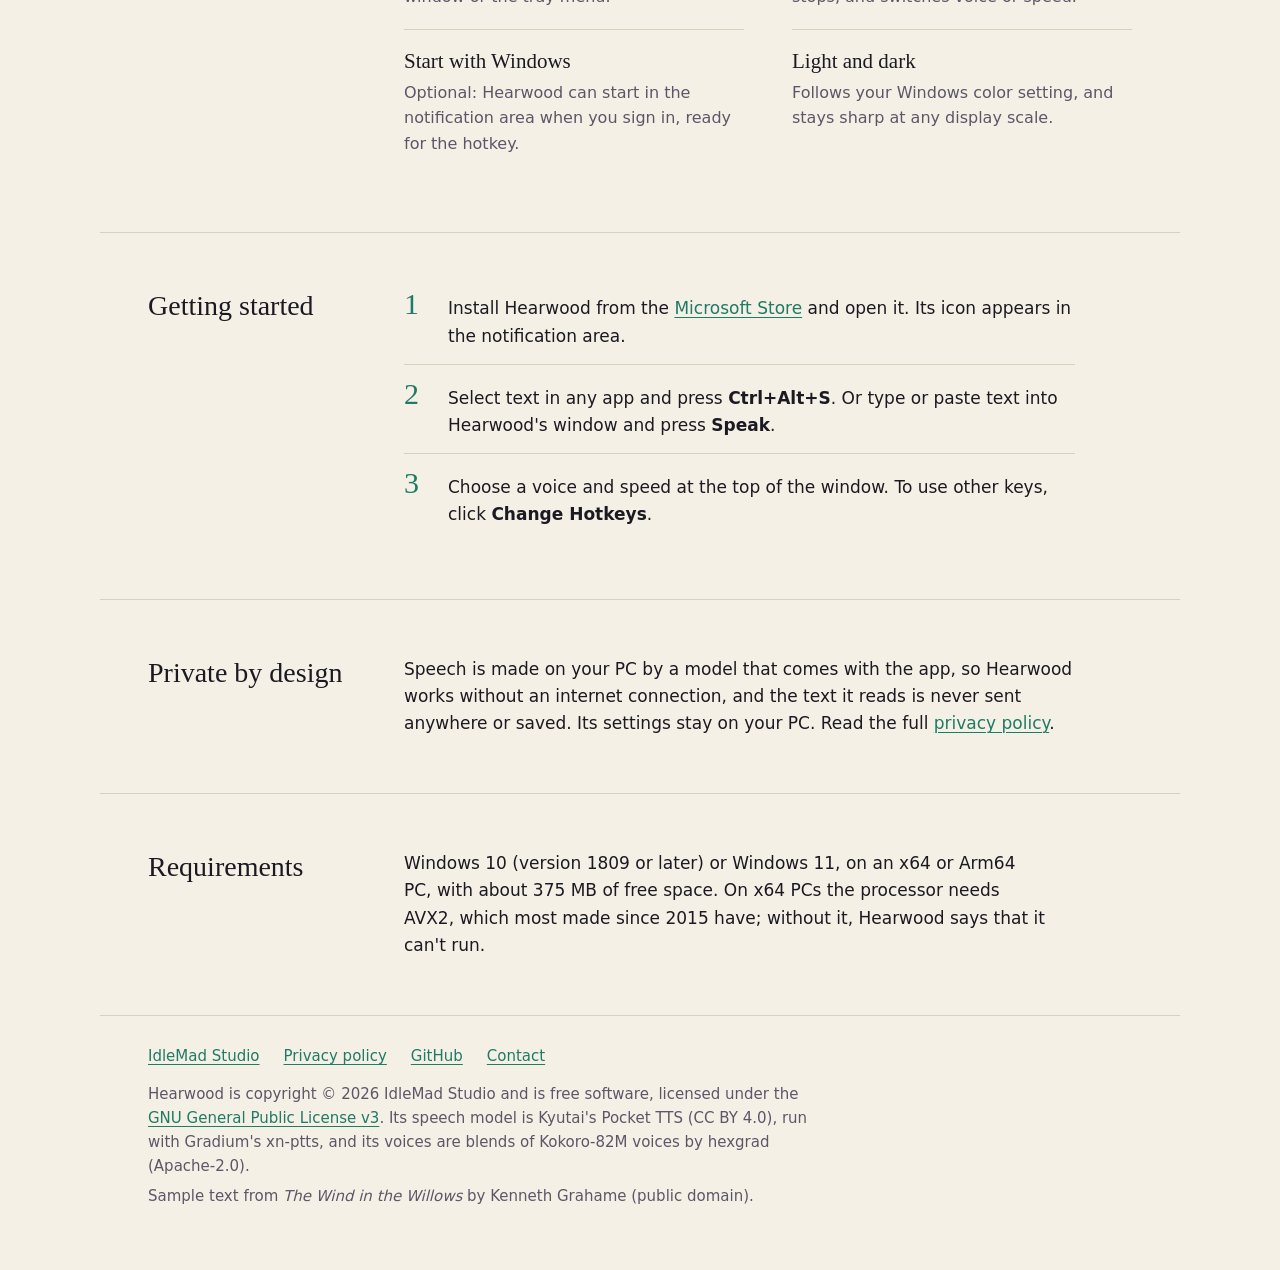
==== commit 68d84bef: "Describe Hearwood text size and word substitutions List the two new features on the Hearwood page an" ====
--- a/hearwood/index.html
+++ b/hearwood/index.html
@@ -82,9 +82,20 @@
         <dd>Hearwood's window shows what is being read and highlights each word as you hear it.</dd>
       </div>
       <div>
+        <dt>Text size</dt>
+        <dd>Make the window's text larger or smaller with the <strong>A−</strong> and
+          <strong>A+</strong> buttons, <strong>Ctrl+Plus</strong> and <strong>Minus</strong>, or
+          Ctrl and the mouse wheel. Hearwood remembers the size.</dd>
+      </div>
+      <div>
         <dt>Fifteen voices</dt>
         <dd>American and British, female and male, each named after a tree: Willow, Rowan, Hazel,
           Linden and more.</dd>
+      </div>
+      <div>
+        <dt>Word substitutions</dt>
+        <dd>Tell Hearwood how to say a name, an acronym or any word it gets wrong. The word you
+          wrote is still the one highlighted. Add one by right-clicking a word in the window.</dd>
       </div>
       <div>
         <dt>Your own hotkeys</dt>
